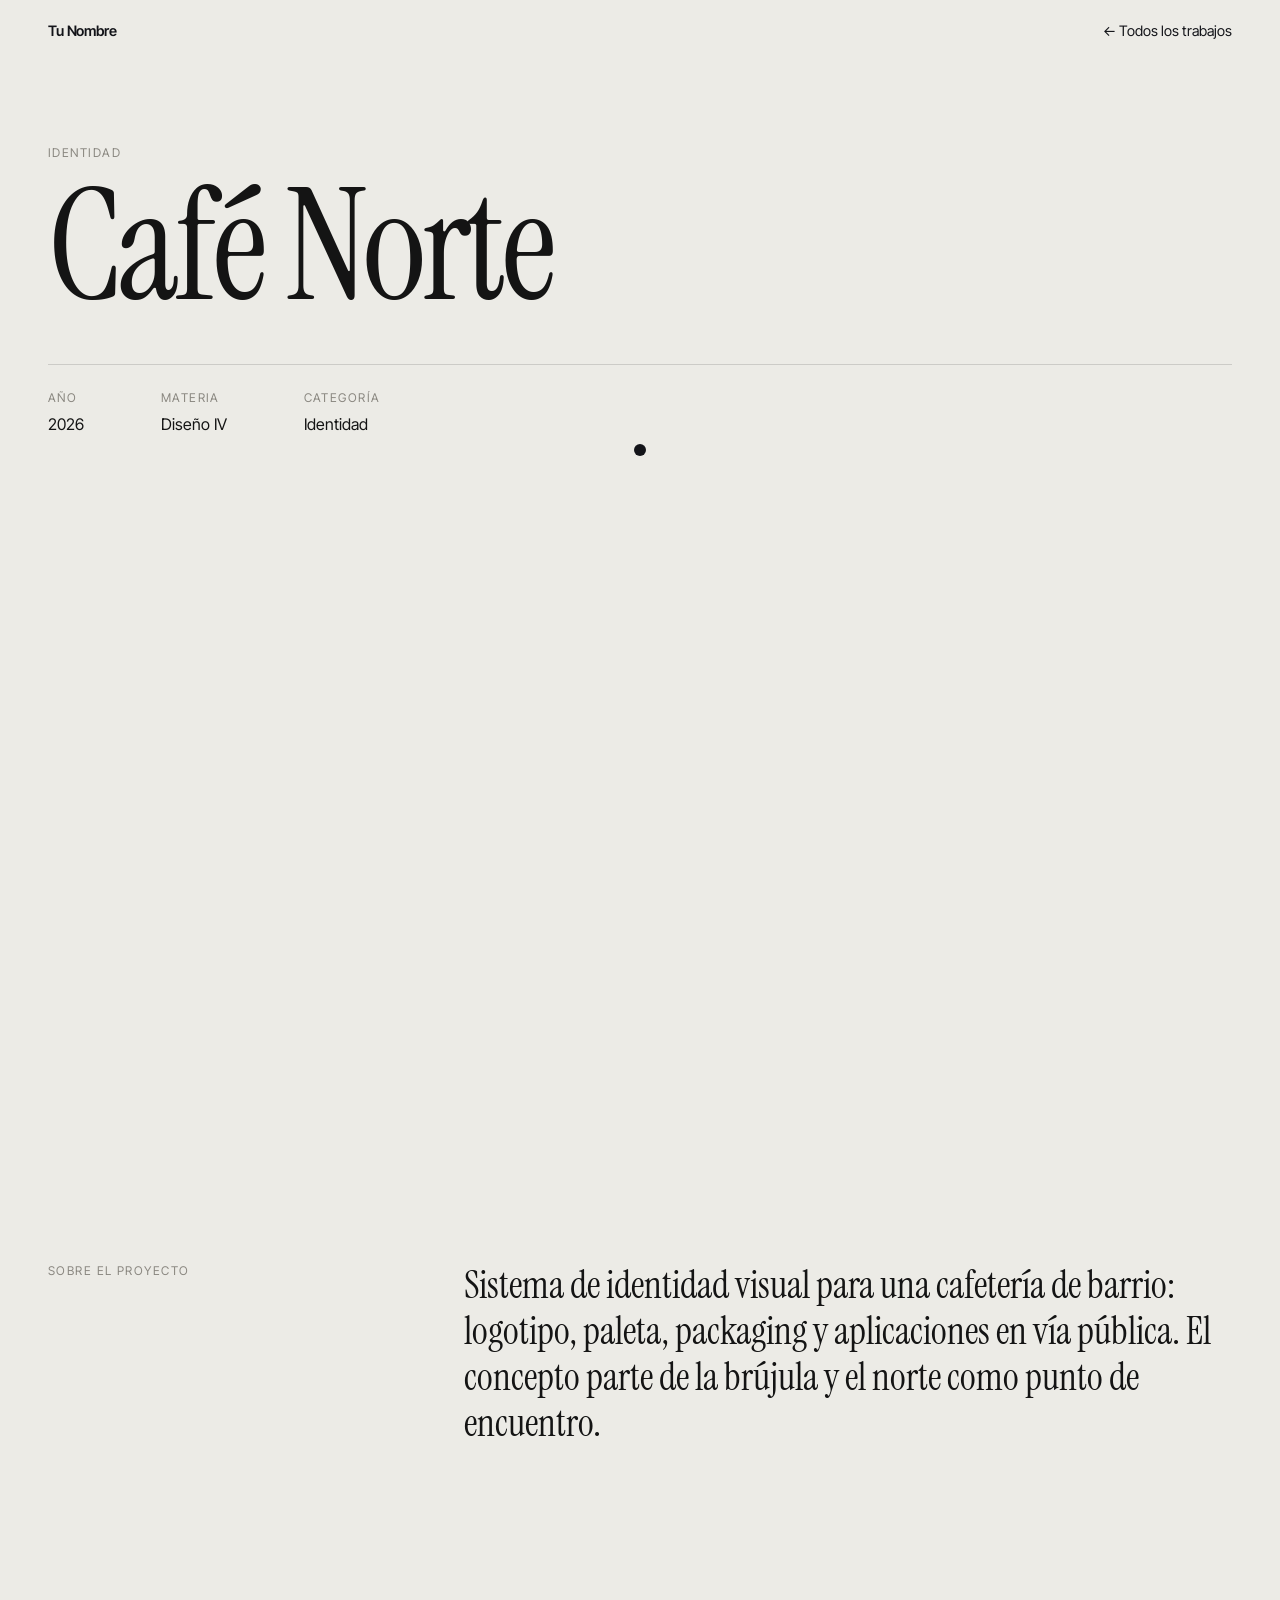
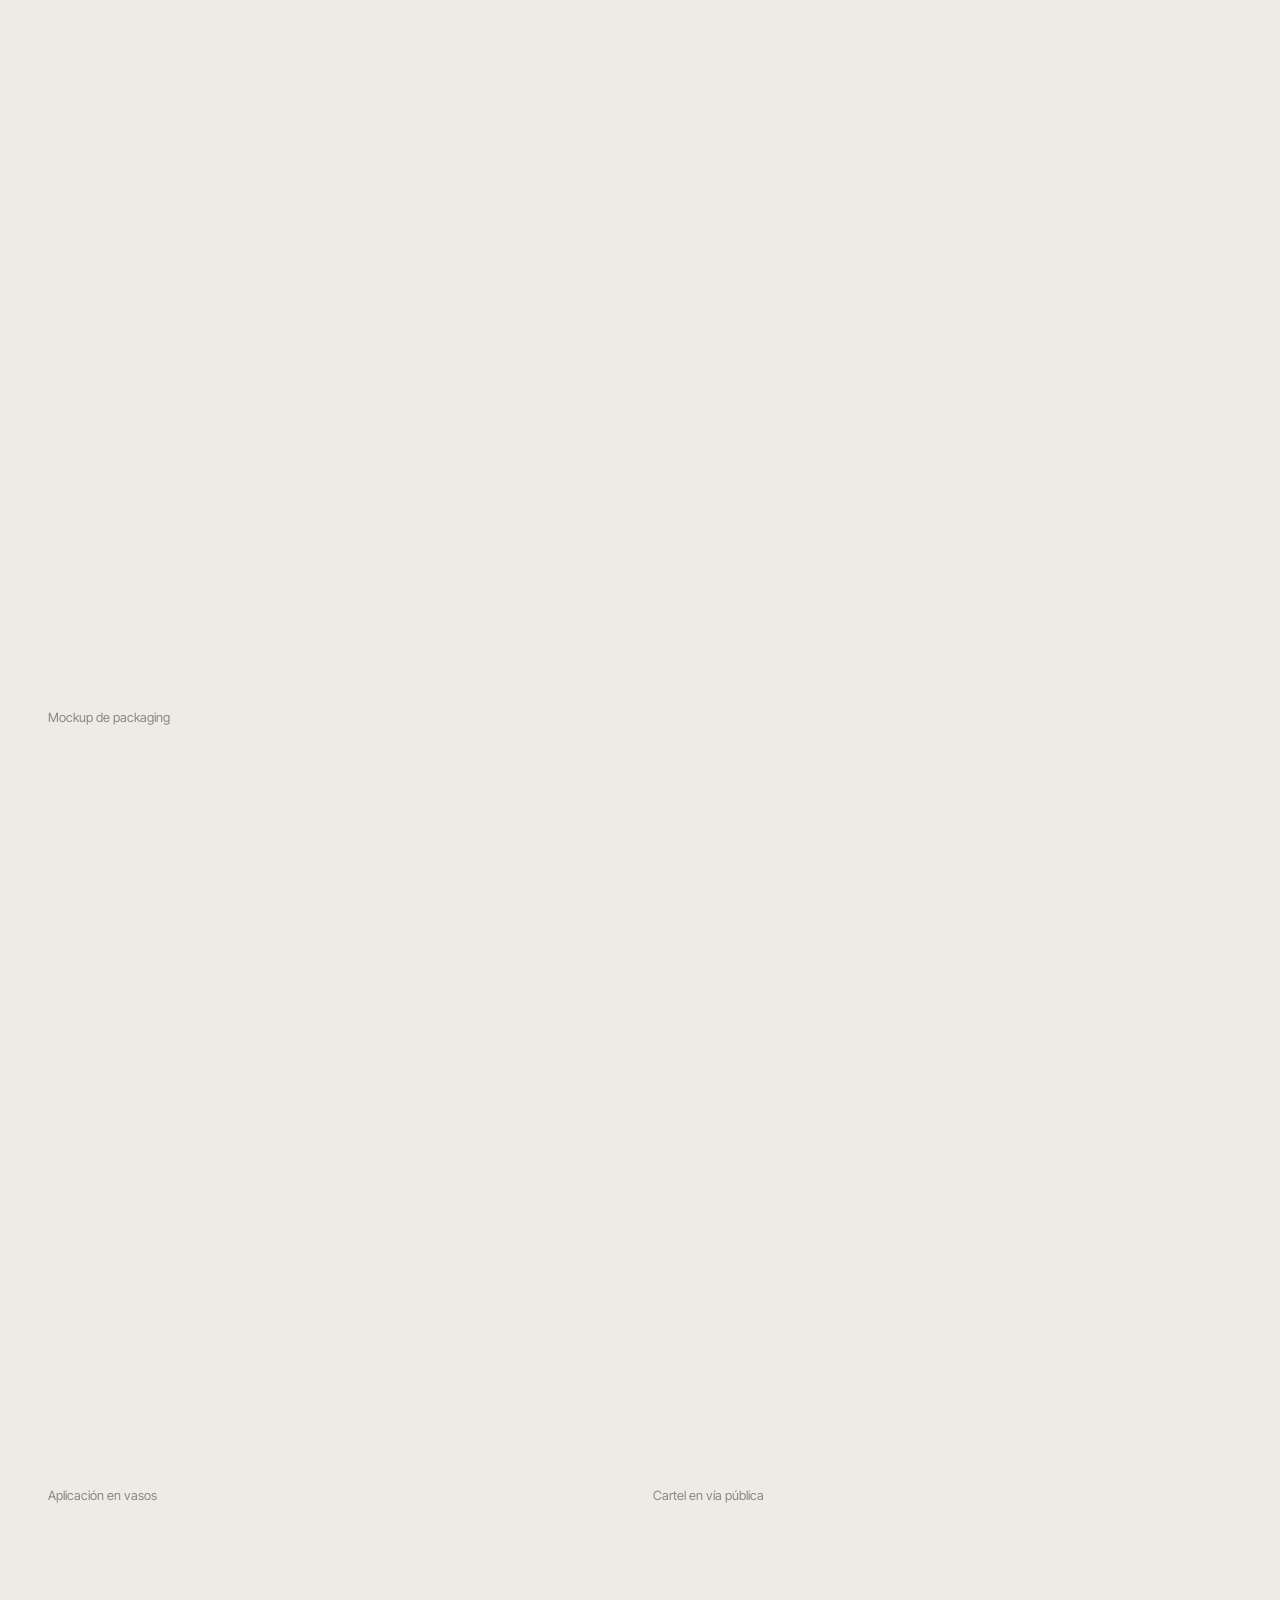
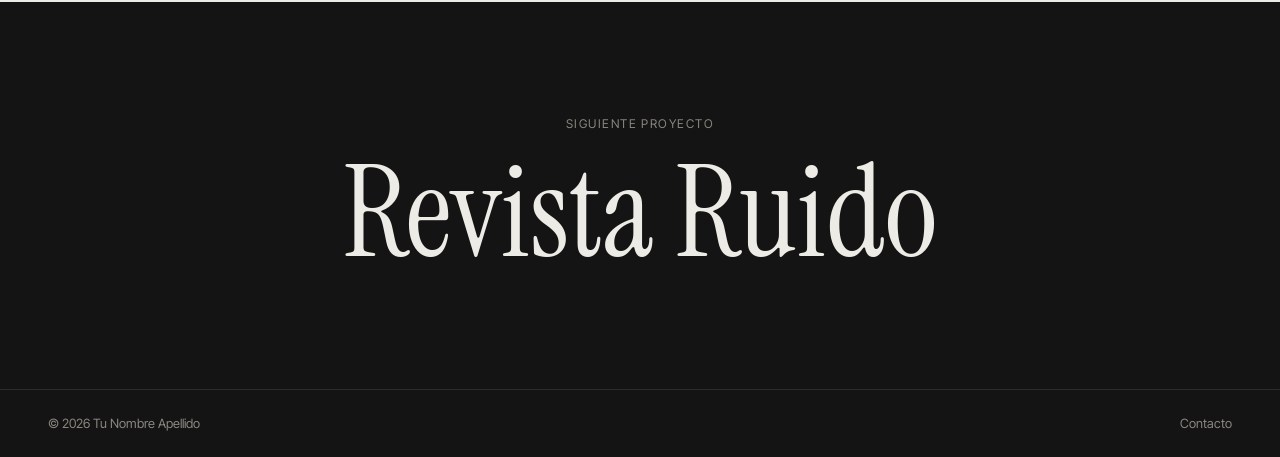
==== portfolio/proyecto.html @ 5fc9635a "Add files via upload" ====
<!DOCTYPE html>
<html lang="es">
<head>
  <meta charset="UTF-8" />
  <meta name="viewport" content="width=device-width, initial-scale=1.0" />
  <title>Proyecto — Portfolio</title>
  <link rel="preconnect" href="https://fonts.googleapis.com" />
  <link rel="preconnect" href="https://fonts.gstatic.com" crossorigin />
  <link href="https://fonts.googleapis.com/css2?family=Instrument+Serif:ital@0;1&family=Inter+Tight:wght@300;400;500;600&display=swap" rel="stylesheet" />
  <link rel="stylesheet" href="css/styles.css" />
</head>
<body class="project-page">

  <div class="curtain" id="curtain"></div>
  <div class="cursor" id="cursor"><span class="cursor__label" id="cursorLabel">Ver</span></div>

  <header class="nav">
    <a href="index.html" class="nav__logo" data-nombre>Tu Nombre</a>
    <nav class="nav__links">
      <a href="index.html#trabajos">← Todos los trabajos</a>
    </nav>
  </header>

  <main id="project">
    <section class="p-hero">
      <p class="label reveal" id="pCat"></p>
      <h1 class="p-hero__title"><span class="line"><span class="split" id="pTitle"></span></span></h1>
      <div class="p-hero__info reveal">
        <div><span class="label">Año</span><span id="pYear"></span></div>
        <div><span class="label">Materia</span><span id="pMateria"></span></div>
        <div><span class="label">Categoría</span><span id="pCat2"></span></div>
      </div>
    </section>

    <div class="p-cover reveal-img"><img id="pCover" alt="" /></div>

    <section class="p-desc">
      <p class="label reveal">Sobre el proyecto</p>
      <p class="p-desc__text reveal" id="pDesc"></p>
    </section>

    <section class="p-gallery" id="pGallery"></section>

    <a class="p-next" id="pNext" href="#">
      <span class="label">Siguiente proyecto</span>
      <span class="p-next__title" id="pNextTitle"></span>
    </a>
  </main>

  <footer class="footer">
    <span>© <span id="year2"></span> <span data-nombre-completo></span></span>
    <a href="index.html#contacto">Contacto</a>
  </footer>

  <script src="js/proyectos.js"></script>
  <script src="js/main.js"></script>
</body>
</html>
---- portfolio/css/styles.css ----
/* =========================================================
   COLORES Y TIPOGRAFÍAS — cambiá estos valores para
   personalizar todo el sitio de una vez.
   ========================================================= */
:root {
  --bg: #ecebe6;          /* fondo */
  --ink: #141414;         /* texto */
  --muted: #8a8780;       /* texto secundario */
  --accent: #ff4b1f;      /* color de acento */
  --line: rgba(20, 20, 20, 0.15);
  --serif: "Instrument Serif", Georgia, serif;
  --sans: "Inter Tight", system-ui, sans-serif;
  --ease: cubic-bezier(0.77, 0, 0.175, 1);
  --ease-out: cubic-bezier(0.16, 1, 0.3, 1);
  --pad: clamp(1.25rem, 4vw, 3rem);
}

*, *::before, *::after { box-sizing: border-box; margin: 0; padding: 0; }
html { scroll-behavior: smooth; }
body {
  background: var(--bg);
  color: var(--ink);
  font-family: var(--sans);
  font-size: 16px;
  line-height: 1.5;
  -webkit-font-smoothing: antialiased;
  overflow-x: hidden;
}
a { color: inherit; text-decoration: none; }
img { display: block; width: 100%; height: auto; }
::selection { background: var(--accent); color: var(--bg); }

.label {
  display: block;
  font-size: 0.75rem;
  text-transform: uppercase;
  letter-spacing: 0.12em;
  color: var(--muted);
  margin-bottom: 1rem;
}

/* ---------- Cursor ---------- */
.cursor {
  position: fixed; top: 0; left: 0; z-index: 1000;
  width: 12px; height: 12px; border-radius: 50%;
  background: var(--ink);
  pointer-events: none;
  transform: translate(-50%, -50%);
  display: grid; place-items: center;
  transition: width .4s var(--ease-out), height .4s var(--ease-out), background .3s;
  mix-blend-mode: difference;
  background: #fff;
}
.cursor__label {
  font-size: 0.8rem; color: #000; opacity: 0;
  transition: opacity .2s; font-weight: 500;
}
.cursor.is-hover { width: 48px; height: 48px; }
.cursor.is-view { width: 90px; height: 90px; mix-blend-mode: normal; background: var(--accent); }
.cursor.is-view .cursor__label { opacity: 1; color: #fff; }
@media (hover: none) { .cursor { display: none; } }
@media (hover: hover) { body, a { cursor: none; } }

/* ---------- Loader ---------- */
.loader {
  position: fixed; inset: 0; z-index: 900;
  background: var(--ink); color: var(--bg);
  display: flex; align-items: flex-end; justify-content: flex-end;
  padding: var(--pad);
  transition: transform 1s var(--ease);
}
.loader__count { font-family: var(--serif); font-size: clamp(5rem, 18vw, 14rem); line-height: .8; }
.loader.is-done { transform: translateY(-100%); }

.curtain {
  position: fixed; inset: 0; z-index: 900; background: var(--ink);
  transform-origin: top; transition: transform .9s var(--ease);
}
.curtain.is-done { transform: scaleY(0); }
.curtain.is-leaving { transform-origin: bottom; transform: scaleY(1); }

/* ---------- Nav ---------- */
.nav {
  position: fixed; top: 0; left: 0; right: 0; z-index: 100;
  display: flex; justify-content: space-between; align-items: center;
  padding: 1.25rem var(--pad);
  mix-blend-mode: difference; color: #fff;
  font-size: 0.9rem;
}
.nav__logo { font-weight: 600; letter-spacing: -0.01em; }
.nav__links { display: flex; gap: 2rem; }
.nav__links a, .footer a, .contact__social a { position: relative; }
.nav__links a::after, .footer a::after, .contact__social a::after {
  content: ""; position: absolute; left: 0; bottom: -2px; width: 100%; height: 1px;
  background: currentColor; transform: scaleX(0); transform-origin: right;
  transition: transform .5s var(--ease-out);
}
.nav__links a:hover::after, .footer a:hover::after, .contact__social a:hover::after {
  transform: scaleX(1); transform-origin: left;
}
@media (max-width: 600px) { .nav__links { gap: 1rem; font-size: .8rem; } }

/* ---------- Animación de texto (letras que suben) ---------- */
.line { display: block; overflow: hidden; }
.split .char {
  display: inline-block;
  transform: translateY(110%);
  transition: transform 1.1s var(--ease-out);
}
.is-ready .split .char { transform: translateY(0); }

/* Aparición al hacer scroll */
.reveal { opacity: 0; transform: translateY(40px); transition: opacity 1s var(--ease-out), transform 1s var(--ease-out); }
.reveal.in { opacity: 1; transform: none; }
.is-ready .hero .reveal { opacity: 1; transform: none; transition-delay: .7s; }
.reveal-img { overflow: hidden; clip-path: inset(100% 0 0 0); transition: clip-path 1.4s var(--ease); }
.reveal-img img { transform: scale(1.25); transition: transform 1.8s var(--ease-out); }
.reveal-img.in { clip-path: inset(0 0 0 0); }
.reveal-img.in img { transform: scale(1); }

/* ---------- Hero ---------- */
.hero {
  min-height: 100svh;
  padding: 6rem var(--pad) 2rem;
  display: flex; flex-direction: column; justify-content: space-between;
}
.hero__meta { display: flex; justify-content: space-between; font-size: .85rem; color: var(--muted); }
.hero__title {
  font-family: var(--serif); font-weight: 400;
  font-size: clamp(4rem, 17vw, 17rem);
  line-height: .88; letter-spacing: -0.03em;
}
.hero__title em { font-style: italic; color: var(--accent); }
.line--right { text-align: right; }
.hero__bottom { display: flex; justify-content: space-between; align-items: flex-end; }
.hero__rol { font-size: clamp(1rem, 2vw, 1.4rem); max-width: 20ch; }
.hero__scroll { font-size: .85rem; text-transform: uppercase; letter-spacing: .1em; }
.hero__scroll .arrow { display: inline-block; animation: bob 2s ease-in-out infinite; }
@keyframes bob { 50% { transform: translateY(6px); } }

/* ---------- Marquee ---------- */
.marquee {
  border-top: 1px solid var(--line); border-bottom: 1px solid var(--line);
  overflow: hidden; padding: 1.2rem 0; white-space: nowrap;
}
.marquee__track { display: inline-flex; animation: marquee 30s linear infinite; }
.marquee__track span {
  font-family: var(--serif); font-size: clamp(2rem, 5vw, 4rem); line-height: 1;
  padding-right: 3rem;
}
.marquee__track span:nth-child(even) { font-style: italic; color: var(--accent); }
@keyframes marquee { to { transform: translateX(-50%); } }

/* ---------- Trabajos ---------- */
.works { padding: 8rem var(--pad) 6rem; }
.section-head {
  display: flex; justify-content: space-between; align-items: flex-end; flex-wrap: wrap; gap: 1.5rem;
  margin-bottom: 3rem;
}
.section-head h2 { font-family: var(--serif); font-weight: 400; font-size: clamp(3rem, 8vw, 6.5rem); line-height: .9; }
.section-head sup { font-family: var(--sans); font-size: 1rem; color: var(--accent); vertical-align: top; }
.filters { display: flex; flex-wrap: wrap; gap: .5rem; }
.filters button {
  font: inherit; font-size: .85rem; background: none; color: var(--ink);
  border: 1px solid var(--line); border-radius: 99px; padding: .45rem 1rem;
  cursor: inherit; transition: background .3s, color .3s, border-color .3s;
}
.filters button:hover { border-color: var(--ink); }
.filters button.active { background: var(--ink); color: var(--bg); border-color: var(--ink); }

.works__list { list-style: none; border-top: 1px solid var(--line); }
.work { border-bottom: 1px solid var(--line); transition: opacity .4s; }
.work.hidden { display: none; }
.work a {
  display: grid; grid-template-columns: 3rem 1fr auto auto; gap: 1.5rem; align-items: center;
  padding: 1.75rem 0; position: relative;
}
.work__num { font-size: .8rem; color: var(--muted); }
.work__title {
  font-family: var(--serif); font-size: clamp(2rem, 5vw, 4.2rem); line-height: 1;
  transition: transform .6s var(--ease-out), color .3s;
}
.work__cat, .work__year { font-size: .85rem; color: var(--muted); }
.work__thumb { display: none; }
.works__list:hover .work { opacity: .3; }
.works__list .work:hover { opacity: 1; }
.work a:hover .work__title { transform: translateX(1.5rem); font-style: italic; color: var(--accent); }

@media (max-width: 700px) {
  .work a { grid-template-columns: 1fr auto; gap: .5rem 1rem; }
  .work__num { display: none; }
  .work__thumb { display: block; grid-column: 1 / -1; border-radius: 4px; overflow: hidden; margin-bottom: .75rem; aspect-ratio: 4/3; }
  .work__thumb img { height: 100%; object-fit: cover; }
  .work__year { grid-column: 2; grid-row: 2; }
  .work__cat { grid-column: 1; grid-row: 3; }
  .works__list:hover .work { opacity: 1; }
}

/* Imagen flotante que sigue al mouse */
.preview {
  position: fixed; top: 0; left: 0; z-index: 50;
  width: clamp(220px, 24vw, 380px); aspect-ratio: 4/5;
  pointer-events: none; overflow: hidden; border-radius: 4px;
  opacity: 0; transform: translate(-50%, -50%) scale(.6);
  transition: opacity .4s var(--ease-out), transform .5s var(--ease-out);
}
.preview.show { opacity: 1; transform: translate(-50%, -50%) scale(1); }
.preview img { height: 100%; object-fit: cover; }
@media (hover: none) { .preview { display: none; } }

/* ---------- Sobre mí ---------- */
.about {
  padding: 6rem var(--pad);
  display: grid; grid-template-columns: 1fr 1.4fr; gap: clamp(2rem, 6vw, 6rem); align-items: end;
  border-top: 1px solid var(--line);
}
.about__img { aspect-ratio: 4/5; border-radius: 4px; }
.about__img img { height: 100%; object-fit: cover; }
.about__bio { font-family: var(--serif); font-size: clamp(1.6rem, 3.2vw, 2.8rem); line-height: 1.15; margin-bottom: 2rem; }
.about__uni { color: var(--muted); }
@media (max-width: 800px) { .about { grid-template-columns: 1fr; } .about__img { max-width: 420px; } }

/* ---------- Contacto ---------- */
.contact { padding: 8rem var(--pad); text-align: center; background: var(--ink); color: var(--bg); }
.contact .label { color: #8a8780; }
.contact__mail {
  display: inline-block; font-family: var(--serif);
  font-size: clamp(2.2rem, 8vw, 7.5rem); line-height: 1; word-break: break-all;
  transition: color .3s, font-style .3s;
}
.contact__mail:hover { color: var(--accent); font-style: italic; }
.contact__social { display: flex; justify-content: center; gap: 2rem; margin-top: 3rem; flex-wrap: wrap; }

.footer {
  display: flex; justify-content: space-between; padding: 1.5rem var(--pad);
  font-size: .8rem; background: var(--ink); color: #8a8780; border-top: 1px solid rgba(255,255,255,.1);
}

/* =========================================================
   PÁGINA DE PROYECTO
   ========================================================= */
.p-hero { padding: 9rem var(--pad) 3rem; }
.p-hero__title {
  font-family: var(--serif); font-weight: 400;
  font-size: clamp(3.5rem, 12vw, 12rem); line-height: .9; letter-spacing: -0.03em;
  margin-bottom: 3rem;
}
.p-hero__info { display: flex; gap: clamp(2rem, 6vw, 6rem); flex-wrap: wrap; border-top: 1px solid var(--line); padding-top: 1.5rem; }
.p-hero__info .label { margin-bottom: .3rem; }
.p-cover { margin: 0 var(--pad); border-radius: 4px; aspect-ratio: 16/9; }
.p-cover img { height: 100%; object-fit: cover; }
.p-desc { padding: 7rem var(--pad); display: grid; grid-template-columns: 1fr 2fr; gap: 2rem; }
.p-desc__text { font-family: var(--serif); font-size: clamp(1.5rem, 3vw, 2.6rem); line-height: 1.2; }
@media (max-width: 800px) { .p-desc { grid-template-columns: 1fr; } }

.p-gallery { padding: 0 var(--pad) 6rem; display: grid; grid-template-columns: 1fr 1fr; gap: clamp(1rem, 2vw, 2rem); }
.p-gallery figure:nth-child(3n+1) { grid-column: 1 / -1; }
.p-gallery .reveal-img { border-radius: 4px; }
.p-gallery figcaption { font-size: .8rem; color: var(--muted); margin-top: .6rem; }
@media (max-width: 700px) { .p-gallery { grid-template-columns: 1fr; } }

.p-next {
  display: block; padding: 7rem var(--pad); text-align: center;
  border-top: 1px solid var(--line); background: var(--ink); color: var(--bg);
  overflow: hidden;
}
.p-next__title {
  display: block; font-family: var(--serif); font-size: clamp(3rem, 10vw, 9rem); line-height: 1;
  transition: transform .8s var(--ease-out), color .3s;
}
.p-next:hover .p-next__title { font-style: italic; color: var(--accent); transform: scale(1.04); }

@media (prefers-reduced-motion: reduce) {
  *, *::before, *::after { animation: none !important; transition: none !important; }
  .split .char { transform: none; }
  .reveal, .reveal-img, .reveal-img img { opacity: 1; transform: none; clip-path: none; }
}
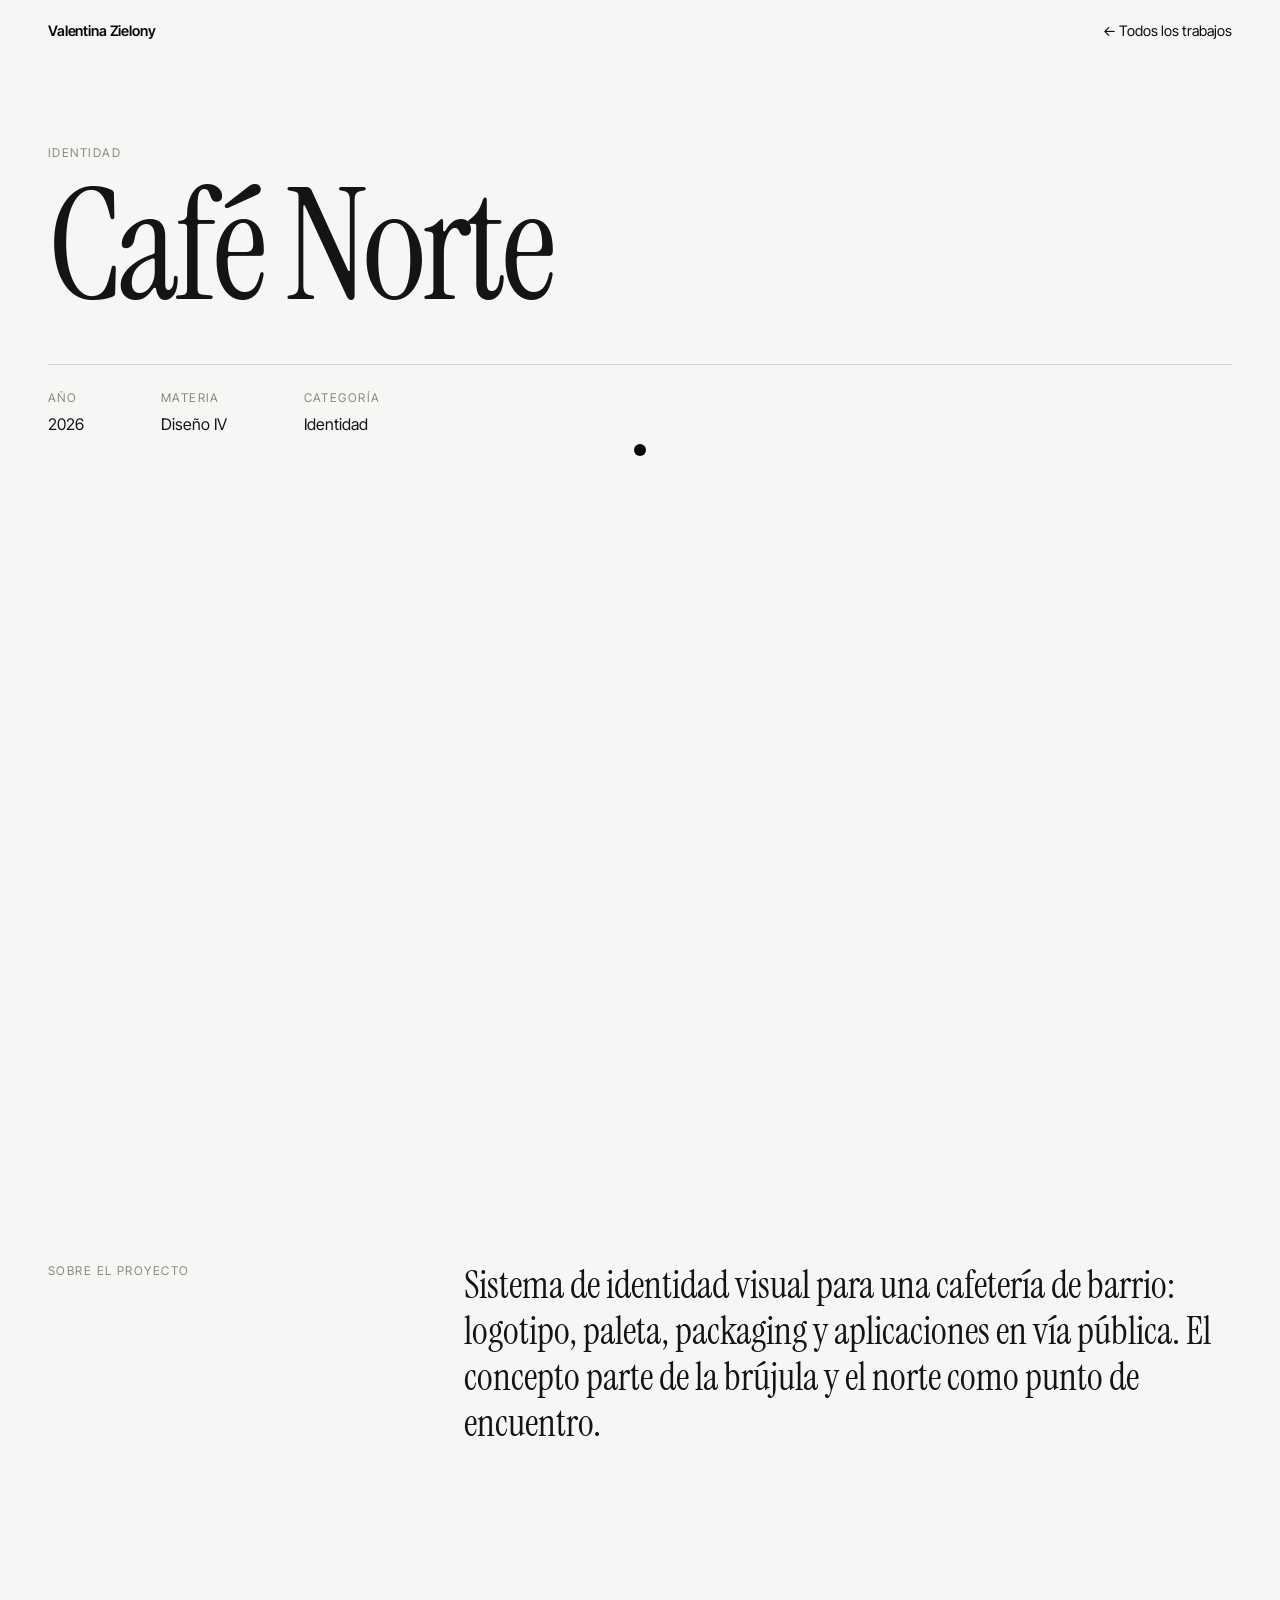
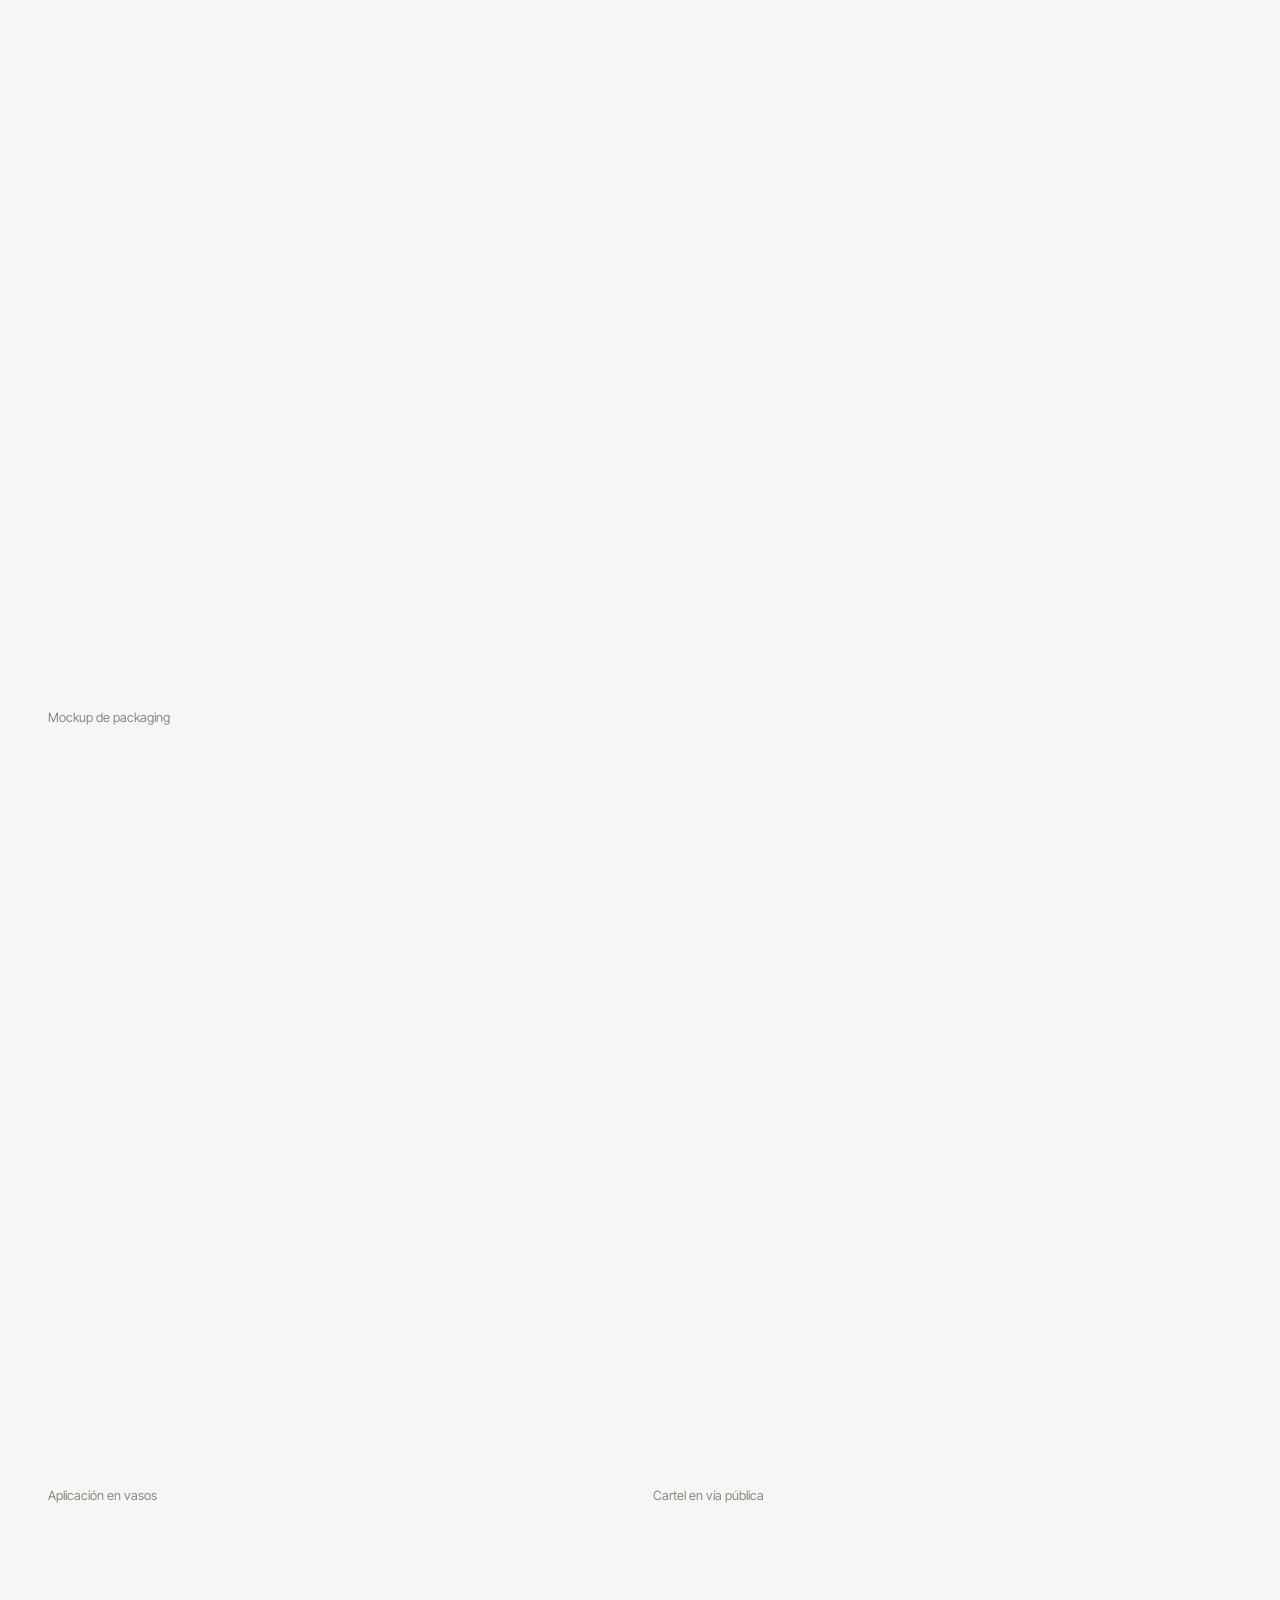
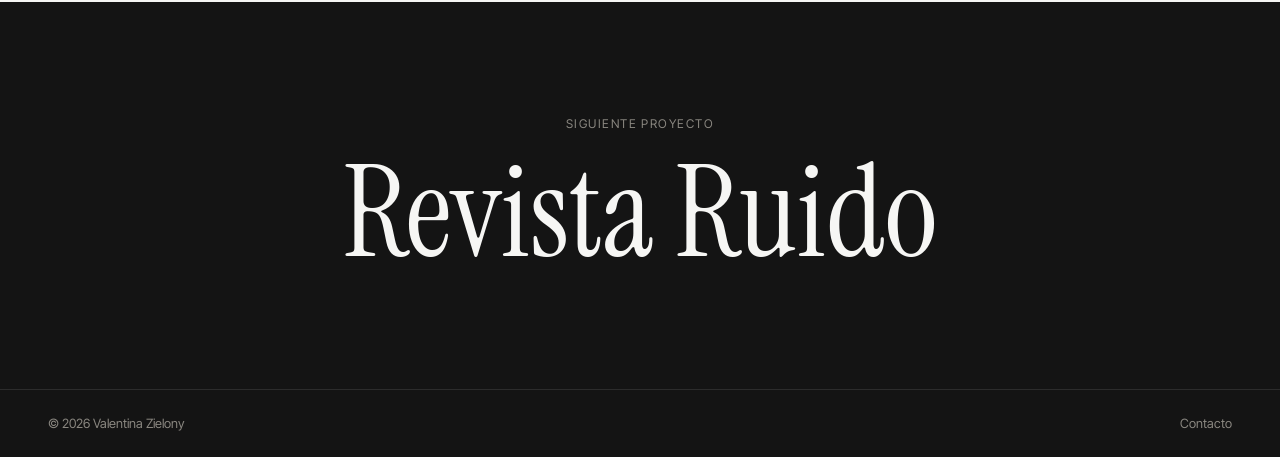
==== commit ee8f916a: "Add files via upload" ====
--- a/portfolio/proyecto.html
+++ b/portfolio/proyecto.html
@@ -15,7 +15,7 @@
   <div class="cursor" id="cursor"><span class="cursor__label" id="cursorLabel">Ver</span></div>
 
   <header class="nav">
-    <a href="index.html" class="nav__logo" data-nombre>Tu Nombre</a>
+    <a href="index.html" class="nav__logo" data-nombre-completo>Valentina Zielony</a>
     <nav class="nav__links">
       <a href="index.html#trabajos">← Todos los trabajos</a>
     </nav>
--- a/portfolio/css/styles.css
+++ b/portfolio/css/styles.css
@@ -3,10 +3,10 @@
    personalizar todo el sitio de una vez.
    ========================================================= */
 :root {
-  --bg: #ecebe6;          /* fondo */
+  --bg: #f6f6f4;          /* fondo */
   --ink: #141414;         /* texto */
   --muted: #8a8780;       /* texto secundario */
-  --accent: #ff4b1f;      /* color de acento */
+  --accent: #0b9e4f;      /* color de acento */
   --line: rgba(20, 20, 20, 0.15);
   --serif: "Instrument Serif", Georgia, serif;
   --sans: "Inter Tight", system-ui, sans-serif;
@@ -101,7 +101,7 @@
 @media (max-width: 600px) { .nav__links { gap: 1rem; font-size: .8rem; } }
 
 /* ---------- Animación de texto (letras que suben) ---------- */
-.line { display: block; overflow: hidden; }
+.line { display: block; overflow: hidden; padding: 0 .06em .12em 0; margin-bottom: -.12em; }
 .split .char {
   display: inline-block;
   transform: translateY(110%);
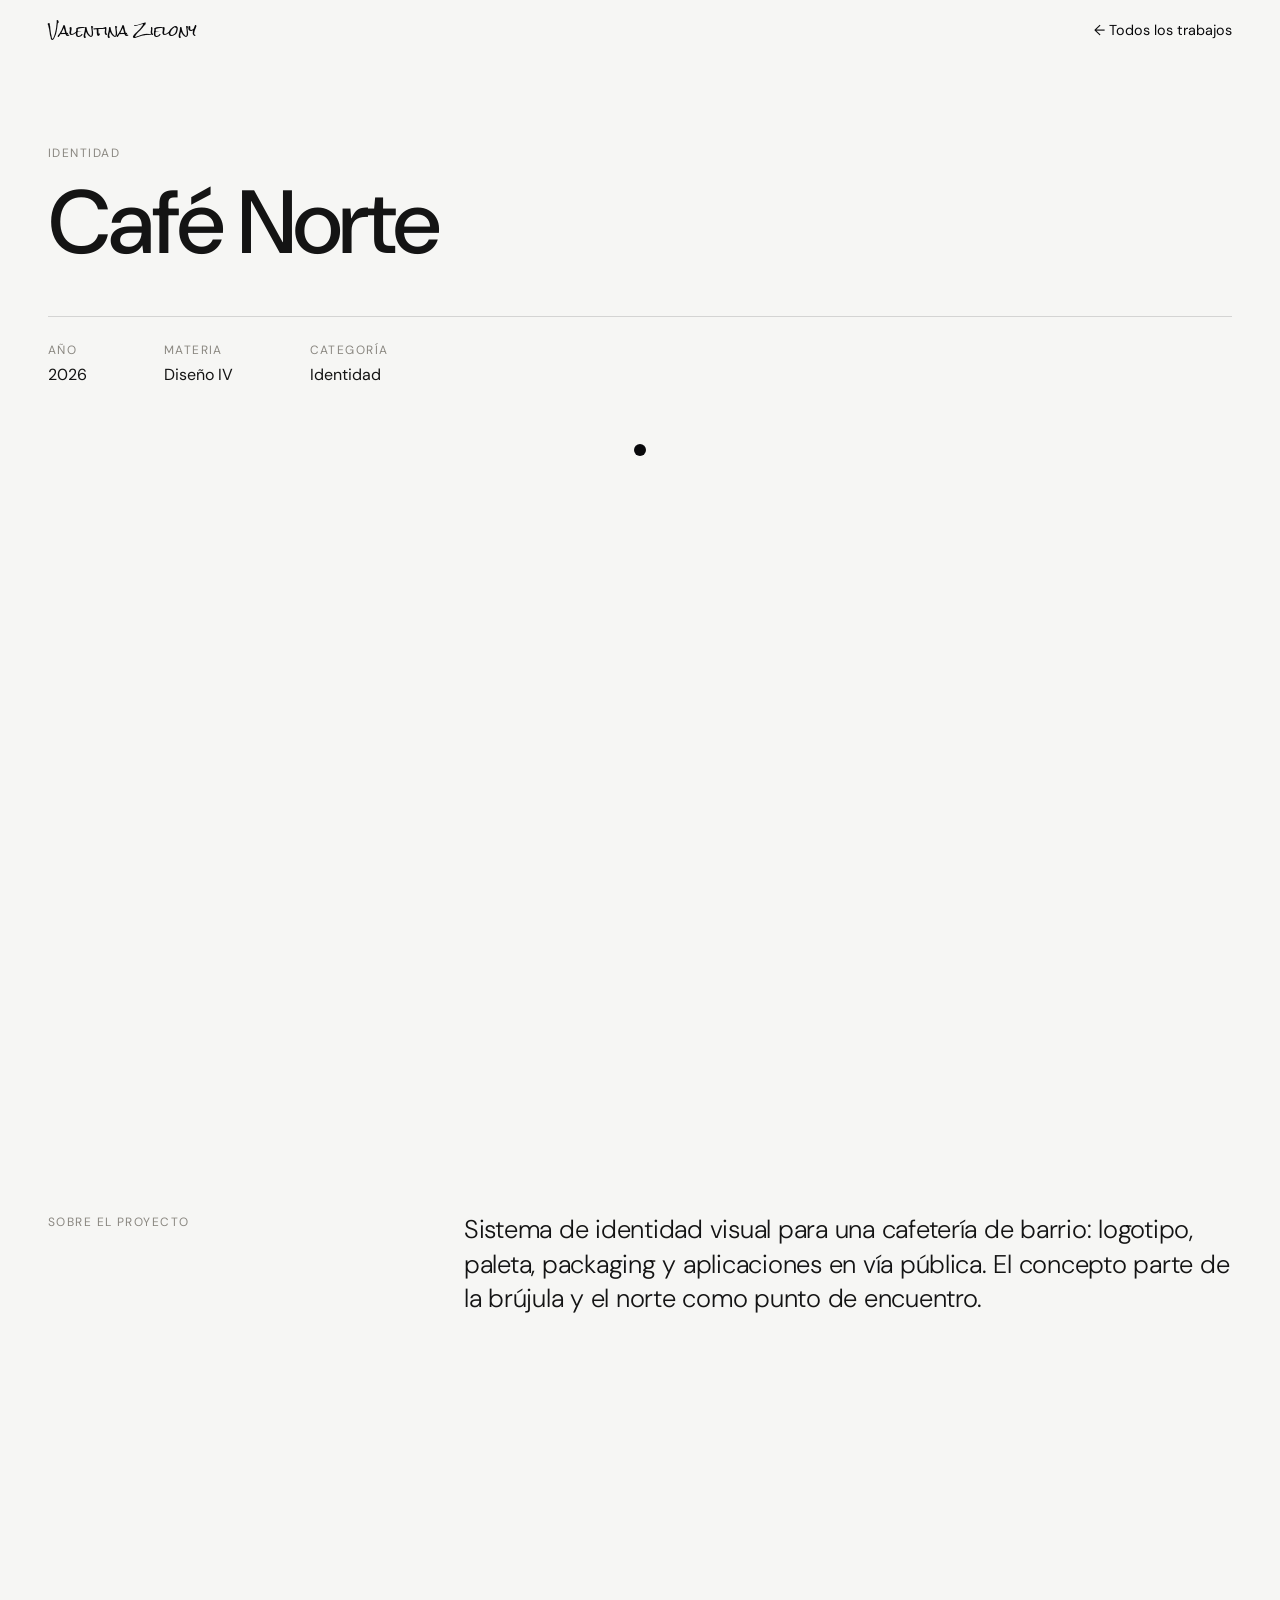
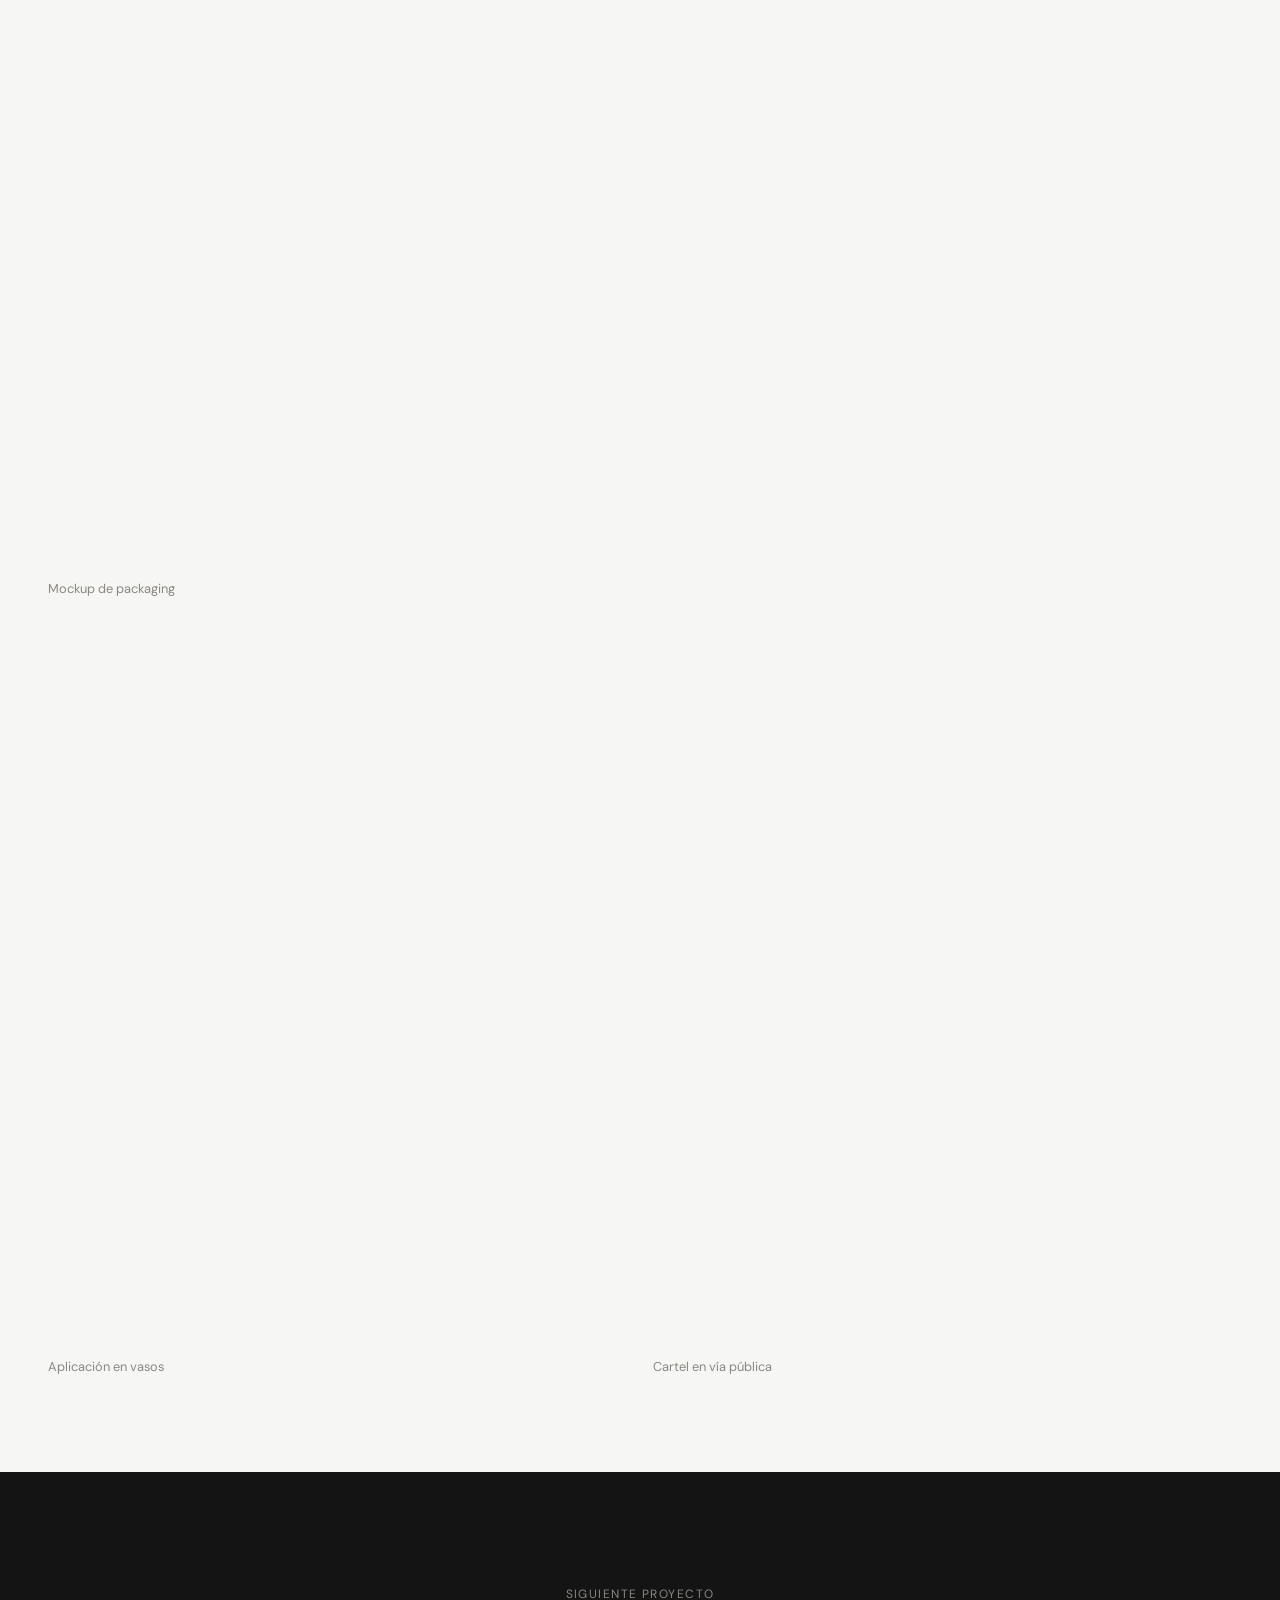
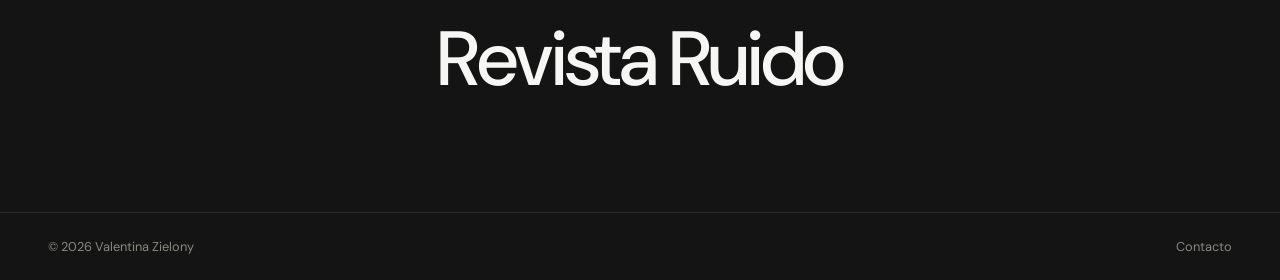
==== commit 1ec123fd: "Add files via upload" ====
--- a/portfolio/proyecto.html
+++ b/portfolio/proyecto.html
@@ -6,7 +6,7 @@
   <title>Proyecto — Portfolio</title>
   <link rel="preconnect" href="https://fonts.googleapis.com" />
   <link rel="preconnect" href="https://fonts.gstatic.com" crossorigin />
-  <link href="https://fonts.googleapis.com/css2?family=Instrument+Serif:ital@0;1&family=Inter+Tight:wght@300;400;500;600&display=swap" rel="stylesheet" />
+  <link href="https://fonts.googleapis.com/css2?family=Rock+Salt&family=DM+Sans:ital,opsz,wght@0,9..40,300;0,9..40,400;0,9..40,500;1,9..40,400;1,9..40,500&display=swap" rel="stylesheet" />
   <link rel="stylesheet" href="css/styles.css" />
 </head>
 <body class="project-page">
--- a/portfolio/css/styles.css
+++ b/portfolio/css/styles.css
@@ -8,8 +8,9 @@
   --muted: #8a8780;       /* texto secundario */
   --accent: #0b9e4f;      /* color de acento */
   --line: rgba(20, 20, 20, 0.15);
-  --serif: "Instrument Serif", Georgia, serif;
-  --sans: "Inter Tight", system-ui, sans-serif;
+  --name: "Rock Salt", cursive;              /* tipografía de tu nombre */
+  --serif: "DM Sans", system-ui, sans-serif;  /* títulos grandes */
+  --sans: "DM Sans", system-ui, sans-serif;   /* textos */
   --ease: cubic-bezier(0.77, 0, 0.175, 1);
   --ease-out: cubic-bezier(0.16, 1, 0.3, 1);
   --pad: clamp(1.25rem, 4vw, 3rem);
@@ -87,7 +88,7 @@
   mix-blend-mode: difference; color: #fff;
   font-size: 0.9rem;
 }
-.nav__logo { font-weight: 600; letter-spacing: -0.01em; }
+.nav__logo { font-family: var(--name); font-size: .85rem; }
 .nav__links { display: flex; gap: 2rem; }
 .nav__links a, .footer a, .contact__social a { position: relative; }
 .nav__links a::after, .footer a::after, .contact__social a::after {
@@ -98,7 +99,7 @@
 .nav__links a:hover::after, .footer a:hover::after, .contact__social a:hover::after {
   transform: scaleX(1); transform-origin: left;
 }
-@media (max-width: 600px) { .nav__links { gap: 1rem; font-size: .8rem; } }
+@media (max-width: 600px) { .nav__links { gap: 1rem; font-size: .8rem; } .home .nav__logo { display: none; } .home .nav { justify-content: flex-end; } }
 
 /* ---------- Animación de texto (letras que suben) ---------- */
 .line { display: block; overflow: hidden; padding: 0 .06em .12em 0; margin-bottom: -.12em; }
@@ -126,12 +127,14 @@
 }
 .hero__meta { display: flex; justify-content: space-between; font-size: .85rem; color: var(--muted); }
 .hero__title {
-  font-family: var(--serif); font-weight: 400;
-  font-size: clamp(4rem, 17vw, 17rem);
-  line-height: .88; letter-spacing: -0.03em;
-}
-.hero__title em { font-style: italic; color: var(--accent); }
-.line--right { text-align: right; }
+  font-family: var(--name); font-weight: 400;
+  font-size: clamp(2.6rem, 5vw, 5rem);
+  text-align: center;
+  line-height: 1.4; letter-spacing: 0;
+}
+.hero__title .line { padding: .15em .1em .25em 0; margin-bottom: -.3em; }
+.hero__title em { font-style: normal; color: var(--accent); }
+.hero__title .line { padding-left: .1em; }
 .hero__bottom { display: flex; justify-content: space-between; align-items: flex-end; }
 .hero__rol { font-size: clamp(1rem, 2vw, 1.4rem); max-width: 20ch; }
 .hero__scroll { font-size: .85rem; text-transform: uppercase; letter-spacing: .1em; }
@@ -145,7 +148,7 @@
 }
 .marquee__track { display: inline-flex; animation: marquee 30s linear infinite; }
 .marquee__track span {
-  font-family: var(--serif); font-size: clamp(2rem, 5vw, 4rem); line-height: 1;
+  font-family: var(--serif); font-size: clamp(1.5rem, 3.5vw, 2.8rem); line-height: 1;
   padding-right: 3rem;
 }
 .marquee__track span:nth-child(even) { font-style: italic; color: var(--accent); }
@@ -157,8 +160,8 @@
   display: flex; justify-content: space-between; align-items: flex-end; flex-wrap: wrap; gap: 1.5rem;
   margin-bottom: 3rem;
 }
-.section-head h2 { font-family: var(--serif); font-weight: 400; font-size: clamp(3rem, 8vw, 6.5rem); line-height: .9; }
-.section-head sup { font-family: var(--sans); font-size: 1rem; color: var(--accent); vertical-align: top; }
+.section-head h2 { font-family: var(--serif); font-weight: 400; font-size: clamp(2.4rem, 5.5vw, 4.5rem); line-height: .9; }
+.section-head sup { font-family: var(--sans); letter-spacing: 0; font-size: 1rem; color: var(--accent); vertical-align: top; }
 .filters { display: flex; flex-wrap: wrap; gap: .5rem; }
 .filters button {
   font: inherit; font-size: .85rem; background: none; color: var(--ink);
@@ -173,11 +176,11 @@
 .work.hidden { display: none; }
 .work a {
   display: grid; grid-template-columns: 3rem 1fr auto auto; gap: 1.5rem; align-items: center;
-  padding: 1.75rem 0; position: relative;
+  padding: 1.4rem 0; position: relative;
 }
 .work__num { font-size: .8rem; color: var(--muted); }
 .work__title {
-  font-family: var(--serif); font-size: clamp(2rem, 5vw, 4.2rem); line-height: 1;
+  font-family: var(--serif); font-size: clamp(1.5rem, 3.2vw, 2.8rem); line-height: 1.1;
   transition: transform .6s var(--ease-out), color .3s;
 }
 .work__cat, .work__year { font-size: .85rem; color: var(--muted); }
@@ -216,7 +219,7 @@
 }
 .about__img { aspect-ratio: 4/5; border-radius: 4px; }
 .about__img img { height: 100%; object-fit: cover; }
-.about__bio { font-family: var(--serif); font-size: clamp(1.6rem, 3.2vw, 2.8rem); line-height: 1.15; margin-bottom: 2rem; }
+.about__bio { font-family: var(--serif); font-size: clamp(1.3rem, 2.2vw, 2rem); line-height: 1.3; margin-bottom: 2rem; }
 .about__uni { color: var(--muted); }
 @media (max-width: 800px) { .about { grid-template-columns: 1fr; } .about__img { max-width: 420px; } }
 
@@ -225,7 +228,7 @@
 .contact .label { color: #8a8780; }
 .contact__mail {
   display: inline-block; font-family: var(--serif);
-  font-size: clamp(2.2rem, 8vw, 7.5rem); line-height: 1; word-break: break-all;
+  font-size: clamp(1.8rem, 5vw, 4.5rem); line-height: 1.1; word-break: break-all;
   transition: color .3s, font-style .3s;
 }
 .contact__mail:hover { color: var(--accent); font-style: italic; }
@@ -242,7 +245,7 @@
 .p-hero { padding: 9rem var(--pad) 3rem; }
 .p-hero__title {
   font-family: var(--serif); font-weight: 400;
-  font-size: clamp(3.5rem, 12vw, 12rem); line-height: .9; letter-spacing: -0.03em;
+  font-size: clamp(2.6rem, 7vw, 6.5rem); line-height: 1; letter-spacing: -0.03em;
   margin-bottom: 3rem;
 }
 .p-hero__info { display: flex; gap: clamp(2rem, 6vw, 6rem); flex-wrap: wrap; border-top: 1px solid var(--line); padding-top: 1.5rem; }
@@ -250,7 +253,7 @@
 .p-cover { margin: 0 var(--pad); border-radius: 4px; aspect-ratio: 16/9; }
 .p-cover img { height: 100%; object-fit: cover; }
 .p-desc { padding: 7rem var(--pad); display: grid; grid-template-columns: 1fr 2fr; gap: 2rem; }
-.p-desc__text { font-family: var(--serif); font-size: clamp(1.5rem, 3vw, 2.6rem); line-height: 1.2; }
+.p-desc__text { font-family: var(--serif); font-size: clamp(1.2rem, 2vw, 1.8rem); line-height: 1.35; }
 @media (max-width: 800px) { .p-desc { grid-template-columns: 1fr; } }
 
 .p-gallery { padding: 0 var(--pad) 6rem; display: grid; grid-template-columns: 1fr 1fr; gap: clamp(1rem, 2vw, 2rem); }
@@ -265,7 +268,7 @@
   overflow: hidden;
 }
 .p-next__title {
-  display: block; font-family: var(--serif); font-size: clamp(3rem, 10vw, 9rem); line-height: 1;
+  display: block; font-family: var(--serif); font-size: clamp(2.2rem, 6vw, 5.5rem); line-height: 1.05;
   transition: transform .8s var(--ease-out), color .3s;
 }
 .p-next:hover .p-next__title { font-style: italic; color: var(--accent); transform: scale(1.04); }
@@ -275,3 +278,7 @@
   .split .char { transform: none; }
   .reveal, .reveal-img, .reveal-img img { opacity: 1; transform: none; clip-path: none; }
 }
+
+/* Ajustes para DM Sans en títulos grandes */
+.section-head h2, .work__title, .p-hero__title, .p-next__title, .contact__mail, .marquee__track span { font-weight: 500; letter-spacing: -0.03em; }
+.about__bio, .p-desc__text { font-weight: 300; letter-spacing: -0.01em; }
